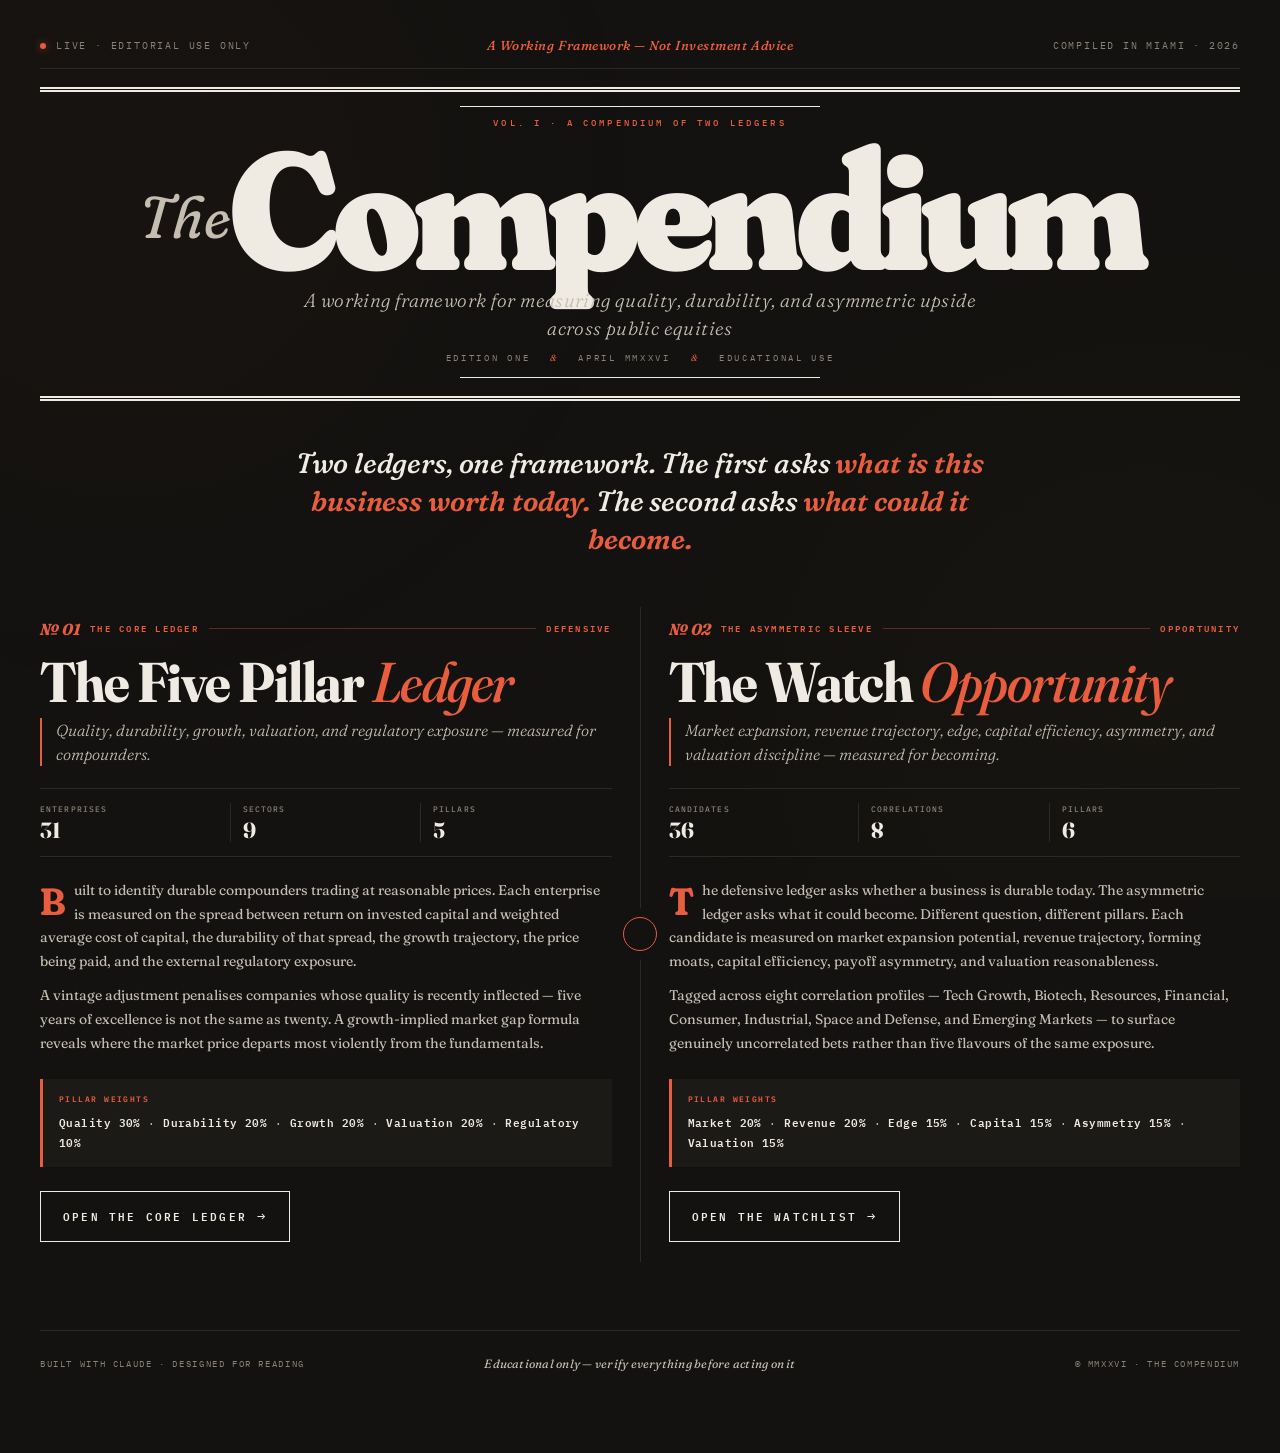
==== index.html @ a8953a50 "Replace with The Compendium" ====
<!DOCTYPE html>
<html lang="en">
<head>
<meta charset="UTF-8">
<meta name="viewport" content="width=device-width, initial-scale=1.0">
<title>The Compendium — Two Ledgers, One Framework</title>
<link rel="preconnect" href="https://fonts.googleapis.com">
<link rel="preconnect" href="https://fonts.gstatic.com" crossorigin>
<link href="https://fonts.googleapis.com/css2?family=Fraunces:ital,opsz,wght@0,9..144,300;0,9..144,400;0,9..144,500;0,9..144,600;0,9..144,700;0,9..144,900;1,9..144,400;1,9..144,500;1,9..144,700&family=IBM+Plex+Mono:ital,wght@0,300;0,400;0,500;0,600;1,400&display=swap" rel="stylesheet">
<style>
:root {
  --paper: #131210;
  --paper-warm: #1c1a17;
  --paper-deep: #0a0908;
  --ink: #f0ebe2;
  --ink-soft: #c4bdb0;
  --ink-mute: #8a8278;
  --ink-faint: #4a4540;
  --rule: #2c2824;
  --rule-strong: #f0ebe2;
  --accent: #e85d3d;
  --accent-deep: #b8270d;
  --gold: #d4a335;
  --bull: #6db83d;
}

* { box-sizing: border-box; margin: 0; padding: 0; }
html { scroll-behavior: smooth; }
body {
  background: var(--paper);
  color: var(--ink);
  font-family: 'Fraunces', Georgia, serif;
  font-size: 16px;
  line-height: 1.5;
  -webkit-font-smoothing: antialiased;
  font-optical-sizing: auto;
  font-variation-settings: "SOFT" 50, "WONK" 0;
  min-height: 100vh;
  overflow-x: hidden;
}

/* PAPER TEXTURE */
body::before {
  content: '';
  position: fixed;
  inset: 0;
  background-image:
    radial-gradient(circle at 10% 20%, rgba(232,93,61,.025) 0%, transparent 40%),
    radial-gradient(circle at 90% 80%, rgba(212,163,53,.025) 0%, transparent 40%);
  pointer-events: none;
  z-index: 0;
}
body::after {
  content: '';
  position: fixed;
  inset: 0;
  background-image: repeating-linear-gradient(0deg, transparent 0, transparent 2px, rgba(255,255,255,.005) 2px, rgba(255,255,255,.005) 3px);
  pointer-events: none;
  z-index: 1;
  mix-blend-mode: overlay;
}

.cover {
  position: relative;
  z-index: 2;
  max-width: 1280px;
  margin: 0 auto;
  padding: 36px 40px 80px;
  min-height: 100vh;
  display: flex;
  flex-direction: column;
}

/* TOP STRIP — like a newspaper's top bar */
.top-strip {
  display: grid;
  grid-template-columns: 1fr auto 1fr;
  align-items: center;
  gap: 24px;
  padding-bottom: 12px;
  border-bottom: 1px solid var(--rule);
  font-family: 'IBM Plex Mono', monospace;
  font-size: 10px;
  letter-spacing: .18em;
  text-transform: uppercase;
  color: var(--ink-mute);
  margin-bottom: 18px;
  animation: fadeIn .8s ease both;
}
.top-strip .left { display: flex; align-items: center; gap: 10px; }
.top-strip .center { color: var(--accent); font-family: 'Fraunces', serif; font-style: italic; font-weight: 500; font-size: 13px; letter-spacing: .04em; text-transform: none; white-space: nowrap; }
.top-strip .right { text-align: right; }
.live-pulse {
  width: 6px; height: 6px;
  border-radius: 50%;
  background: var(--accent);
  animation: pulse 2s ease-in-out infinite;
  box-shadow: 0 0 8px rgba(232,93,61,.6);
}
@keyframes pulse {
  0%,100% { opacity: 1; transform: scale(1); }
  50% { opacity: .4; transform: scale(1.5); }
}

/* MASTHEAD */
.masthead {
  text-align: center;
  border-top: 5px double var(--ink);
  border-bottom: 5px double var(--ink);
  padding: 24px 0 32px;
  margin-bottom: 28px;
  position: relative;
  animation: maskFromTop 1.2s cubic-bezier(.2,.8,.2,1) both;
}
@keyframes maskFromTop {
  from { opacity: 0; transform: translateY(-12px); }
  to { opacity: 1; transform: translateY(0); }
}
.masthead::before {
  content: '';
  position: absolute;
  top: 14px; left: 50%;
  transform: translateX(-50%);
  width: 30%; height: 1px;
  background: var(--ink);
}
.masthead::after {
  content: '';
  position: absolute;
  bottom: 18px; left: 50%;
  transform: translateX(-50%);
  width: 30%; height: 1px;
  background: var(--ink);
}

.kicker {
  font-family: 'IBM Plex Mono', monospace;
  font-size: 9px;
  letter-spacing: .35em;
  text-transform: uppercase;
  color: var(--accent);
  margin-bottom: 10px;
  font-weight: 500;
}

.title {
  font-family: 'Fraunces', serif;
  font-weight: 900;
  font-size: clamp(72px, 14vw, 168px);
  line-height: .85;
  letter-spacing: -.045em;
  font-variation-settings: "SOFT" 100, "WONK" 1, "opsz" 144;
  margin-bottom: 4px;
}
.title .the {
  font-family: 'Fraunces', serif;
  font-style: italic;
  font-weight: 400;
  font-size: .35em;
  vertical-align: .55em;
  letter-spacing: .02em;
  color: var(--ink-soft);
  font-variation-settings: "SOFT" 100, "opsz" 72;
  margin-right: -.05em;
}

.tagline {
  font-family: 'Fraunces', serif;
  font-style: italic;
  font-weight: 300;
  font-size: clamp(15px, 1.5vw, 19px);
  color: var(--ink-soft);
  letter-spacing: .02em;
  margin-bottom: 8px;
  max-width: 720px;
  margin-left: auto;
  margin-right: auto;
  line-height: 1.5;
}

.volume {
  font-family: 'IBM Plex Mono', monospace;
  font-size: 9px;
  letter-spacing: .3em;
  text-transform: uppercase;
  color: var(--ink-mute);
}
.volume .ornament {
  color: var(--accent);
  margin: 0 12px;
  font-family: 'Fraunces', serif;
  font-style: italic;
}

/* DECK — between masthead and main content */
.deck {
  text-align: center;
  margin: 0 auto 40px;
  max-width: 720px;
  padding: 16px 0 0;
  animation: fadeIn 1.4s ease .3s both;
}
.deck h2 {
  font-family: 'Fraunces', serif;
  font-weight: 500;
  font-style: italic;
  font-size: clamp(20px, 2.4vw, 28px);
  line-height: 1.35;
  color: var(--ink);
  letter-spacing: -.005em;
}
.deck h2 em {
  color: var(--accent);
  font-style: italic;
  font-weight: 600;
}

@keyframes fadeIn {
  from { opacity: 0; transform: translateY(8px); }
  to { opacity: 1; transform: translateY(0); }
}

/* MAIN — the two ledgers presented as facing pages */
.main {
  flex: 1;
  display: grid;
  grid-template-columns: 1fr auto 1fr;
  gap: 0;
  position: relative;
}

.gutter {
  width: 1px;
  background: var(--rule);
  position: relative;
  margin: 8px 28px;
}
.gutter::before {
  content: 'I';
  position: absolute;
  top: 50%;
  left: 50%;
  transform: translate(-50%, -50%);
  font-family: 'Fraunces', serif;
  font-style: italic;
  font-weight: 400;
  font-size: 18px;
  color: var(--accent);
  background: var(--paper);
  padding: 12px 0;
  letter-spacing: .05em;
}
.gutter::after {
  content: '';
  position: absolute;
  top: 50%;
  left: 50%;
  transform: translate(-50%, -50%);
  width: 32px;
  height: 32px;
  border: 1px solid var(--accent);
  border-radius: 50%;
  background: var(--paper);
}

.ledger-card {
  position: relative;
  display: flex;
  flex-direction: column;
  padding: 18px 0 28px;
  text-decoration: none;
  color: inherit;
  cursor: pointer;
  transition: opacity .25s ease;
  animation: fadeUp 1s cubic-bezier(.2,.8,.2,1) both;
}
.ledger-card:nth-child(1) { animation-delay: .55s; }
.ledger-card:nth-child(3) { animation-delay: .75s; }
@keyframes fadeUp {
  from { opacity: 0; transform: translateY(20px); }
  to { opacity: 1; transform: translateY(0); }
}

.ledger-card:hover { opacity: 1; }
.ledger-card:hover .card-title { color: var(--accent); }
.ledger-card:hover .card-cta { background: var(--accent); color: var(--paper); border-color: var(--accent); }
.ledger-card:hover .card-cta::after { transform: translateX(3px); }

.card-folio {
  font-family: 'IBM Plex Mono', monospace;
  font-size: 9px;
  letter-spacing: .25em;
  text-transform: uppercase;
  color: var(--accent);
  margin-bottom: 14px;
  font-weight: 600;
  display: flex;
  align-items: center;
  gap: 10px;
}
.card-folio .num {
  font-family: 'Fraunces', serif;
  font-style: italic;
  font-weight: 700;
  font-size: 16px;
  color: var(--accent);
  letter-spacing: 0;
}
.card-folio .dash { flex: 1; height: 1px; background: var(--accent); opacity: .35; }

.card-title {
  font-family: 'Fraunces', serif;
  font-weight: 700;
  font-size: clamp(36px, 5vw, 56px);
  line-height: .98;
  letter-spacing: -.02em;
  margin-bottom: 8px;
  font-variation-settings: "SOFT" 30, "opsz" 144;
  color: var(--ink);
  transition: color .25s ease;
}
.card-title em {
  font-style: italic;
  font-weight: 500;
  color: var(--accent);
}

.card-subtitle {
  font-family: 'Fraunces', serif;
  font-style: italic;
  font-weight: 300;
  font-size: 16px;
  color: var(--ink-soft);
  margin-bottom: 22px;
  line-height: 1.5;
  border-left: 2px solid var(--accent);
  padding-left: 14px;
}

.card-meta {
  display: grid;
  grid-template-columns: repeat(3, 1fr);
  gap: 0;
  border-top: 1px solid var(--rule);
  border-bottom: 1px solid var(--rule);
  padding: 14px 0;
  margin-bottom: 22px;
}
.meta-item {
  display: flex;
  flex-direction: column;
  gap: 3px;
  padding: 0 12px;
  border-right: 1px solid var(--rule);
}
.meta-item:last-child { border-right: none; }
.meta-item:first-child { padding-left: 0; }
.meta-item .label {
  font-family: 'IBM Plex Mono', monospace;
  font-size: 8px;
  letter-spacing: .14em;
  text-transform: uppercase;
  color: var(--ink-mute);
  font-weight: 500;
}
.meta-item .value {
  font-family: 'Fraunces', serif;
  font-weight: 700;
  font-size: 22px;
  color: var(--ink);
  font-feature-settings: "tnum";
  line-height: 1.1;
  font-variation-settings: "opsz" 144;
}
.meta-item .value .small {
  font-family: 'IBM Plex Mono', monospace;
  font-weight: 400;
  font-size: 9px;
  color: var(--ink-mute);
  letter-spacing: .08em;
  text-transform: uppercase;
  margin-left: 4px;
}

.card-body {
  font-family: 'Fraunces', serif;
  font-size: 14px;
  line-height: 1.7;
  color: var(--ink-soft);
  margin-bottom: 24px;
  flex: 1;
}
.card-body p { margin-bottom: 10px; }
.card-body p:last-child { margin-bottom: 0; }
.card-body::first-letter {
  font-family: 'Fraunces', serif;
  font-weight: 700;
  font-size: 38px;
  line-height: 1;
  float: left;
  padding: 4px 8px 0 0;
  color: var(--accent);
  font-variation-settings: "SOFT" 100, "opsz" 144;
}

.card-pillars {
  margin-bottom: 24px;
  padding: 14px 16px;
  background: var(--paper-warm);
  border-left: 3px solid var(--accent);
}
.pillars-label {
  font-family: 'IBM Plex Mono', monospace;
  font-size: 8px;
  letter-spacing: .18em;
  text-transform: uppercase;
  color: var(--accent);
  margin-bottom: 8px;
  font-weight: 600;
}
.pillars-list {
  font-family: 'IBM Plex Mono', monospace;
  font-size: 11px;
  color: var(--ink-soft);
  letter-spacing: .04em;
  line-height: 1.7;
}
.pillars-list strong {
  color: var(--ink);
  font-weight: 600;
}

.card-cta {
  display: inline-flex;
  align-items: center;
  gap: 10px;
  font-family: 'IBM Plex Mono', monospace;
  font-size: 11px;
  letter-spacing: .2em;
  text-transform: uppercase;
  color: var(--ink);
  border: 1px solid var(--ink);
  padding: 14px 22px;
  font-weight: 600;
  align-self: flex-start;
  transition: all .25s ease;
  background: transparent;
}
.card-cta::after {
  content: '→';
  font-size: 14px;
  font-weight: 400;
  transition: transform .25s ease;
}

/* FOOTER STRIP */
.footer-strip {
  margin-top: 60px;
  padding-top: 24px;
  border-top: 1px solid var(--rule);
  display: grid;
  grid-template-columns: 1fr auto 1fr;
  align-items: center;
  gap: 24px;
  font-family: 'IBM Plex Mono', monospace;
  font-size: 9px;
  letter-spacing: .18em;
  text-transform: uppercase;
  color: var(--ink-mute);
  animation: fadeIn 1.6s ease 1s both;
}
.footer-strip .left { text-align: left; }
.footer-strip .right { text-align: right; }
.footer-strip .center {
  font-family: 'Fraunces', serif;
  font-style: italic;
  font-weight: 400;
  font-size: 12px;
  color: var(--ink-soft);
  text-transform: none;
  letter-spacing: .02em;
}

/* RESPONSIVE */
@media (max-width: 920px) {
  .cover { padding: 24px 22px 60px; }
  .top-strip { grid-template-columns: 1fr; gap: 6px; text-align: center; }
  .top-strip .left, .top-strip .right { justify-content: center; text-align: center; }
  .top-strip .left { display: flex; }
  .masthead { padding: 18px 0 22px; margin-bottom: 20px; }
  .masthead::before, .masthead::after { width: 50%; }
  .deck { margin-bottom: 28px; }
  .main { grid-template-columns: 1fr; }
  .gutter {
    width: 100%;
    height: 1px;
    margin: 32px 0;
  }
  .gutter::before { padding: 0 16px; background: var(--paper); }
  .ledger-card { padding: 8px 0 24px; }
  .card-meta { grid-template-columns: 1fr 1fr 1fr; }
  .meta-item { padding: 0 8px; }
  .meta-item .value { font-size: 18px; }
  .footer-strip { grid-template-columns: 1fr; gap: 8px; text-align: center; }
  .footer-strip .left, .footer-strip .right { text-align: center; }
}

@media (max-width: 480px) {
  .card-meta { grid-template-columns: 1fr; gap: 0; }
  .meta-item {
    border-right: none;
    border-bottom: 1px solid var(--rule);
    padding: 10px 0;
    flex-direction: row;
    align-items: baseline;
    justify-content: space-between;
  }
  .meta-item:last-child { border-bottom: none; padding-bottom: 0; }
  .meta-item:first-child { padding-top: 0; }
}
</style>
</head>
<body>
<div class="cover">

<!-- TOP STRIP -->
<div class="top-strip">
  <div class="left"><div class="live-pulse"></div>Live · Editorial Use Only</div>
  <div class="center">A Working Framework — Not Investment Advice</div>
  <div class="right">Compiled in Miami · 2026</div>
</div>

<!-- MASTHEAD -->
<header class="masthead">
  <div class="kicker">Vol. I · A Compendium of Two Ledgers</div>
  <h1 class="title"><span class="the">The</span>Compendium</h1>
  <p class="tagline">A working framework for measuring quality, durability, and asymmetric upside across public equities</p>
  <div class="volume">
    Edition One <span class="ornament">&</span> April MMXXVI <span class="ornament">&</span> Educational Use
  </div>
</header>

<!-- DECK -->
<div class="deck">
  <h2>Two ledgers, one framework. The first asks <em>what is this business worth today.</em> The second asks <em>what could it become.</em></h2>
</div>

<!-- MAIN — TWO FACING LEDGER CARDS -->
<main class="main">

  <!-- LEDGER ONE -->
  <a class="ledger-card" href="five-pillar-scorer.html">
    <div class="card-folio">
      <span class="num">№ 01</span>
      The Core Ledger
      <span class="dash"></span>
      Defensive
    </div>
    <h3 class="card-title">The Five Pillar <em>Ledger</em></h3>
    <div class="card-subtitle">Quality, durability, growth, valuation, and regulatory exposure — measured for compounders.</div>

    <div class="card-meta">
      <div class="meta-item">
        <span class="label">Enterprises</span>
        <span class="value">31</span>
      </div>
      <div class="meta-item">
        <span class="label">Sectors</span>
        <span class="value">9</span>
      </div>
      <div class="meta-item">
        <span class="label">Pillars</span>
        <span class="value">5</span>
      </div>
    </div>

    <div class="card-body">
      <p>Built to identify durable compounders trading at reasonable prices. Each enterprise is measured on the spread between return on invested capital and weighted average cost of capital, the durability of that spread, the growth trajectory, the price being paid, and the external regulatory exposure.</p>
      <p>A vintage adjustment penalises companies whose quality is recently inflected — five years of excellence is not the same as twenty. A growth-implied market gap formula reveals where the market price departs most violently from the fundamentals.</p>
    </div>

    <div class="card-pillars">
      <div class="pillars-label">Pillar Weights</div>
      <div class="pillars-list">
        <strong>Quality 30%</strong> · <strong>Durability 20%</strong> · <strong>Growth 20%</strong> · <strong>Valuation 20%</strong> · <strong>Regulatory 10%</strong>
      </div>
    </div>

    <span class="card-cta">Open the Core Ledger</span>
  </a>

  <!-- GUTTER -->
  <div class="gutter"></div>

  <!-- LEDGER TWO -->
  <a class="ledger-card" href="watch-opportunity-ledger.html">
    <div class="card-folio">
      <span class="num">№ 02</span>
      The Asymmetric Sleeve
      <span class="dash"></span>
      Opportunity
    </div>
    <h3 class="card-title">The Watch <em>Opportunity</em></h3>
    <div class="card-subtitle">Market expansion, revenue trajectory, edge, capital efficiency, asymmetry, and valuation discipline — measured for becoming.</div>

    <div class="card-meta">
      <div class="meta-item">
        <span class="label">Candidates</span>
        <span class="value">36</span>
      </div>
      <div class="meta-item">
        <span class="label">Correlations</span>
        <span class="value">8</span>
      </div>
      <div class="meta-item">
        <span class="label">Pillars</span>
        <span class="value">6</span>
      </div>
    </div>

    <div class="card-body">
      <p>The defensive ledger asks whether a business is durable today. The asymmetric ledger asks what it could become. Different question, different pillars. Each candidate is measured on market expansion potential, revenue trajectory, forming moats, capital efficiency, payoff asymmetry, and valuation reasonableness.</p>
      <p>Tagged across eight correlation profiles — Tech Growth, Biotech, Resources, Financial, Consumer, Industrial, Space and Defense, and Emerging Markets — to surface genuinely uncorrelated bets rather than five flavours of the same exposure.</p>
    </div>

    <div class="card-pillars">
      <div class="pillars-label">Pillar Weights</div>
      <div class="pillars-list">
        <strong>Market 20%</strong> · <strong>Revenue 20%</strong> · <strong>Edge 15%</strong> · <strong>Capital 15%</strong> · <strong>Asymmetry 15%</strong> · <strong>Valuation 15%</strong>
      </div>
    </div>

    <span class="card-cta">Open the Watchlist</span>
  </a>

</main>

<!-- FOOTER -->
<footer class="footer-strip">
  <div class="left">Built with Claude · Designed for Reading</div>
  <div class="center">Educational only — verify everything before acting on it</div>
  <div class="right">© MMXXVI · The Compendium</div>
</footer>

</div>
</body>
</html>
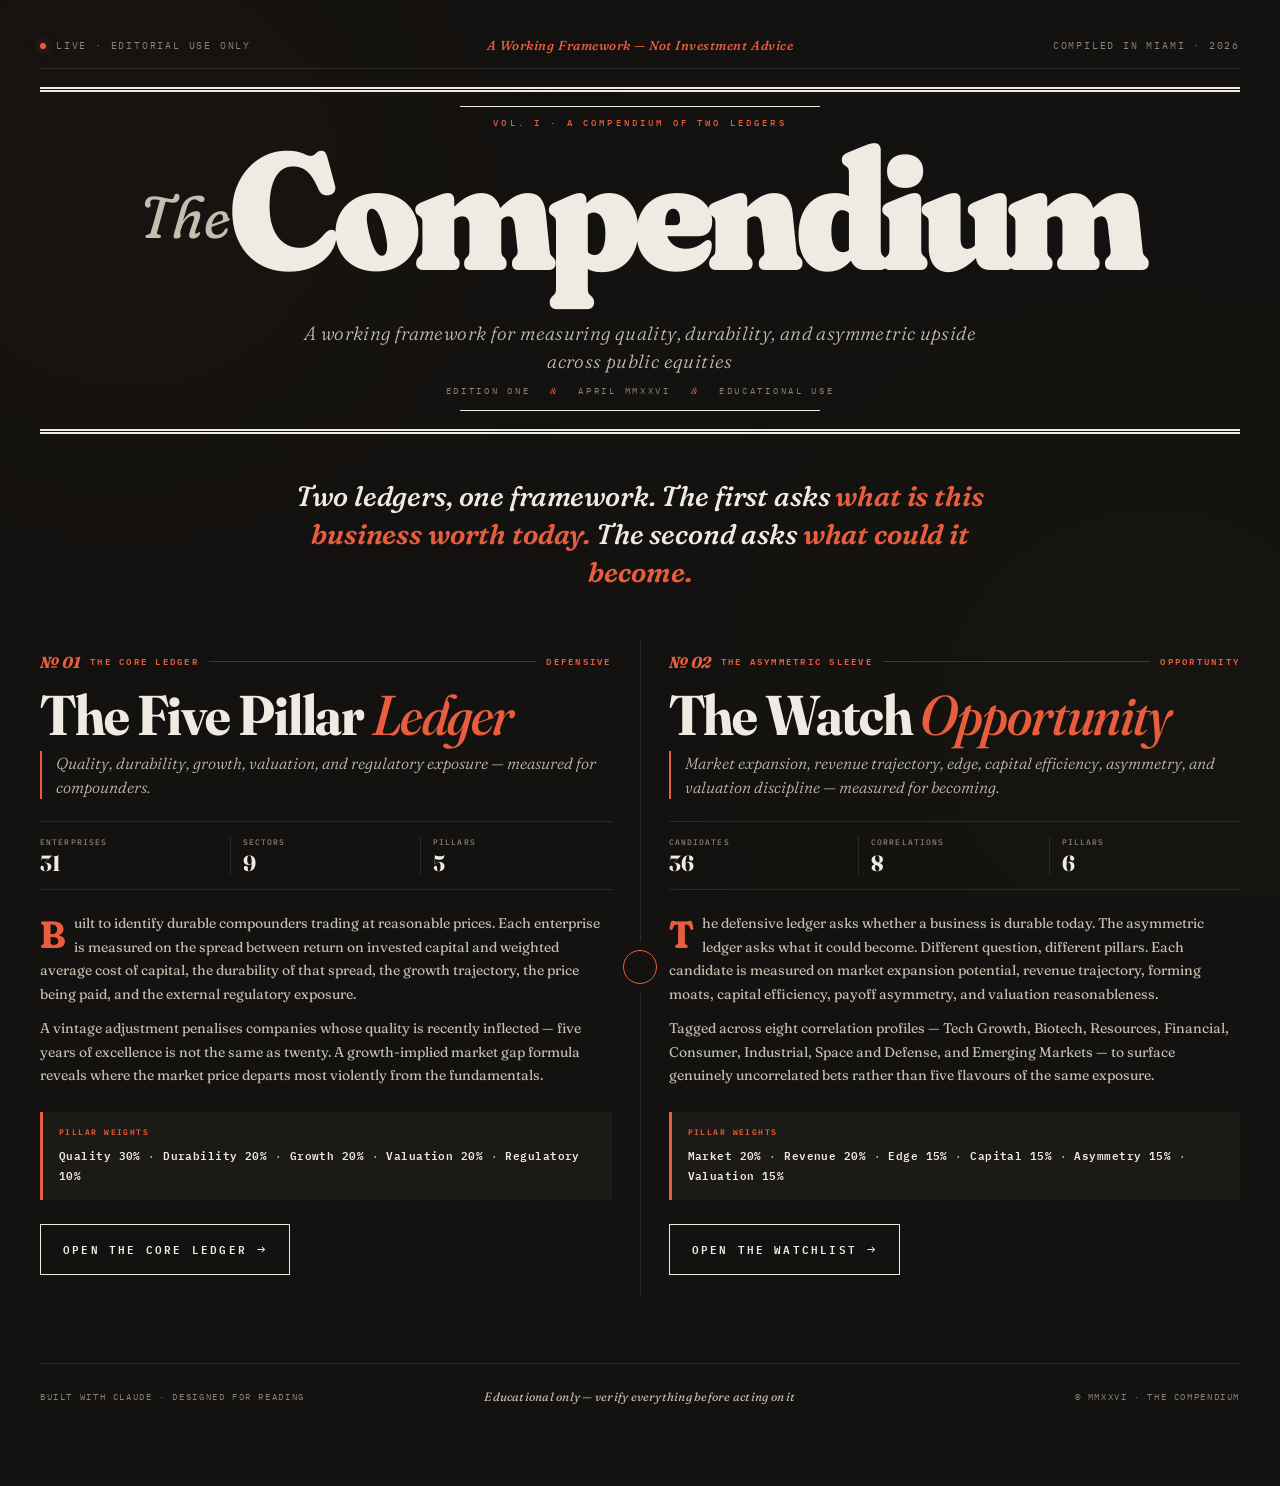
==== commit e9796a7e: "Fix descender of P in Compendium overlapping tagline" ====
--- a/index.html
+++ b/index.html
@@ -150,7 +150,8 @@
   line-height: .85;
   letter-spacing: -.045em;
   font-variation-settings: "SOFT" 100, "WONK" 1, "opsz" 144;
-  margin-bottom: 4px;
+  margin-bottom: 0;
+  padding-bottom: .22em;
 }
 .title .the {
   font-family: 'Fraunces', serif;
@@ -642,6 +643,3 @@
   <div class="right">© MMXXVI · The Compendium</div>
 </footer>
 
-</div>
-</body>
-</html>
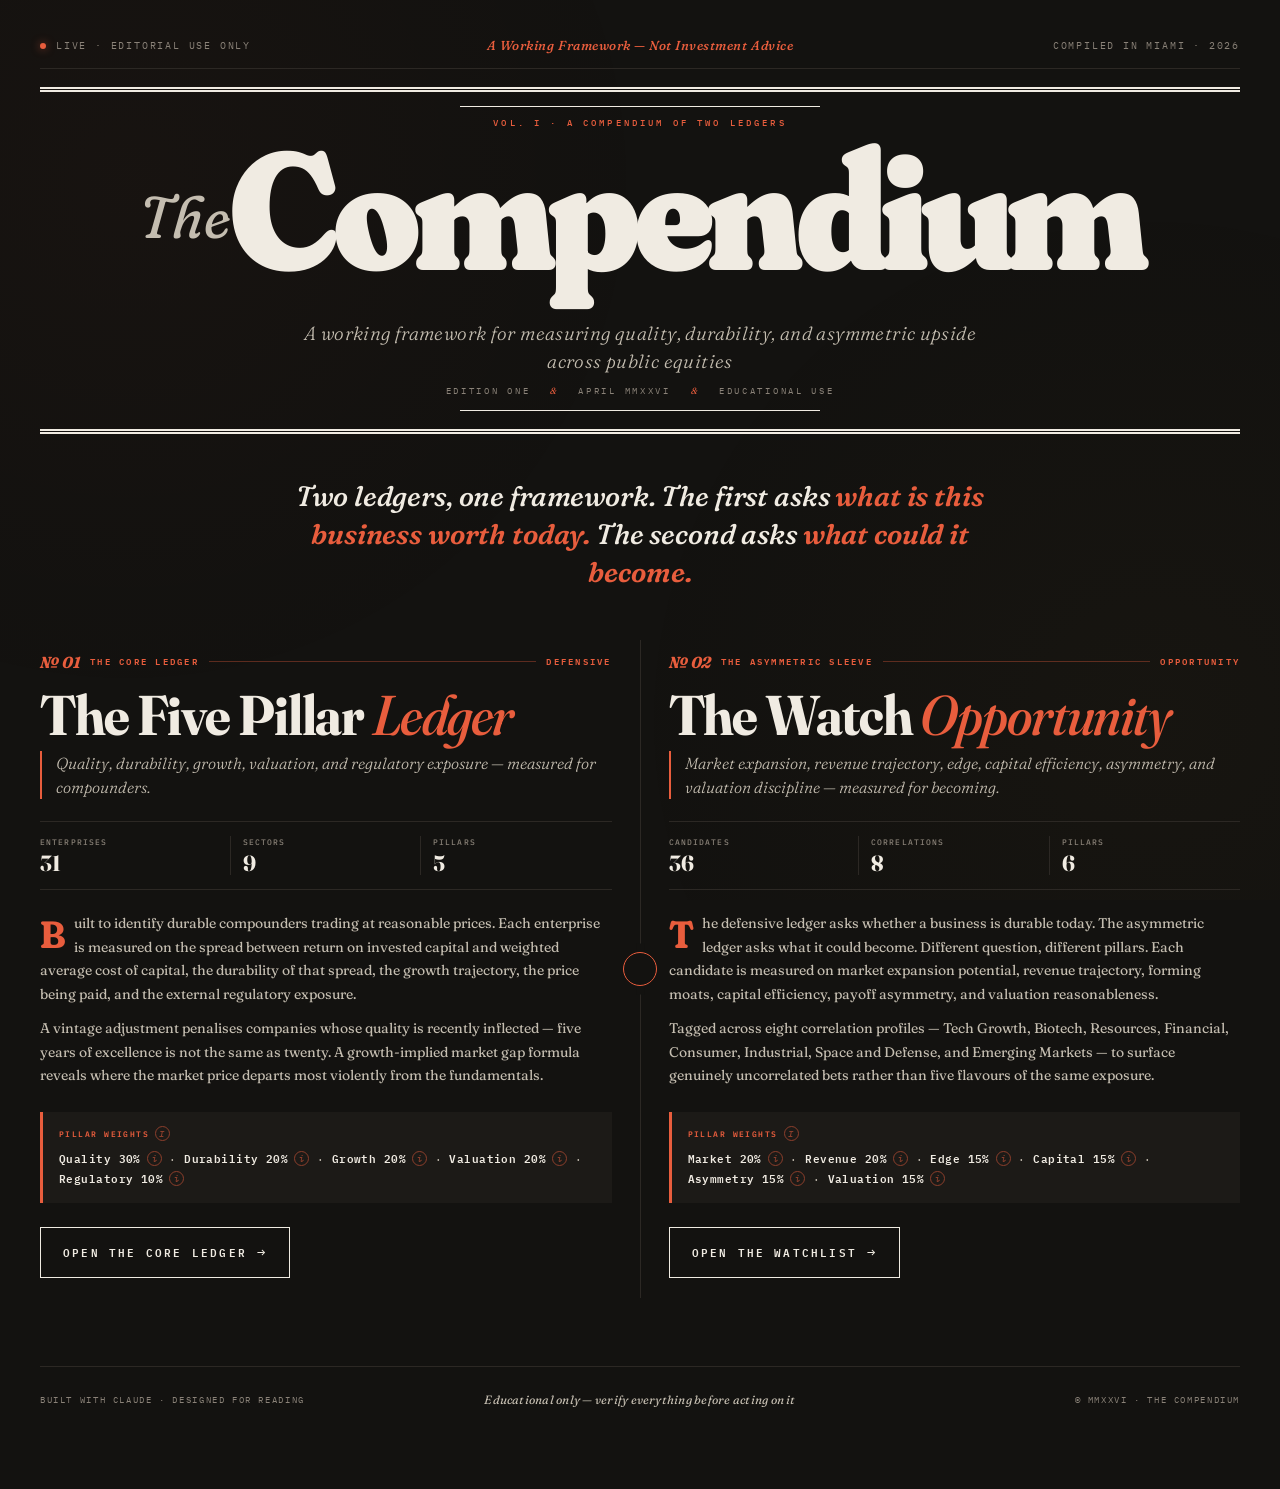
==== commit 438ad7b6: "Add hover tooltips and click-through company detail pages - Plain-English glossary covers every pill" ====
--- a/index.html
+++ b/index.html
@@ -7,6 +7,7 @@
 <link rel="preconnect" href="https://fonts.googleapis.com">
 <link rel="preconnect" href="https://fonts.gstatic.com" crossorigin>
 <link href="https://fonts.googleapis.com/css2?family=Fraunces:ital,opsz,wght@0,9..144,300;0,9..144,400;0,9..144,500;0,9..144,600;0,9..144,700;0,9..144,900;1,9..144,400;1,9..144,500;1,9..144,700&family=IBM+Plex+Mono:ital,wght@0,300;0,400;0,500;0,600;1,400&display=swap" rel="stylesheet">
+<link rel="stylesheet" href="assets/tooltip.css">
 <style>
 :root {
   --paper: #131210;
@@ -581,9 +582,9 @@
     </div>
 
     <div class="card-pillars">
-      <div class="pillars-label">Pillar Weights</div>
+      <div class="pillars-label"><span class="info" data-glossary="pillar-weights">Pillar Weights</span></div>
       <div class="pillars-list">
-        <strong>Quality 30%</strong> · <strong>Durability 20%</strong> · <strong>Growth 20%</strong> · <strong>Valuation 20%</strong> · <strong>Regulatory 10%</strong>
+        <strong class="info" data-glossary="quality">Quality 30%</strong> · <strong class="info" data-glossary="durability">Durability 20%</strong> · <strong class="info" data-glossary="growth">Growth 20%</strong> · <strong class="info" data-glossary="valuation">Valuation 20%</strong> · <strong class="info" data-glossary="regulatory">Regulatory 10%</strong>
       </div>
     </div>
 
@@ -625,9 +626,9 @@
     </div>
 
     <div class="card-pillars">
-      <div class="pillars-label">Pillar Weights</div>
+      <div class="pillars-label"><span class="info" data-glossary="pillar-weights">Pillar Weights</span></div>
       <div class="pillars-list">
-        <strong>Market 20%</strong> · <strong>Revenue 20%</strong> · <strong>Edge 15%</strong> · <strong>Capital 15%</strong> · <strong>Asymmetry 15%</strong> · <strong>Valuation 15%</strong>
+        <strong class="info" data-glossary="market">Market 20%</strong> · <strong class="info" data-glossary="trajectory">Revenue 20%</strong> · <strong class="info" data-glossary="edge">Edge 15%</strong> · <strong class="info" data-glossary="capital">Capital 15%</strong> · <strong class="info" data-glossary="asymmetry">Asymmetry 15%</strong> · <strong class="info" data-glossary="valuation-watch">Valuation 15%</strong>
       </div>
     </div>
 
@@ -643,3 +644,8 @@
   <div class="right">© MMXXVI · The Compendium</div>
 </footer>
 
+</div>
+<script src="assets/glossary.js"></script>
+<script src="assets/tooltip.js"></script>
+</body>
+</html>
--- a/assets/tooltip.css
+++ b/assets/tooltip.css
@@ -0,0 +1,118 @@
+/* The Compendium — Tooltip system */
+.info {
+  display: inline-flex;
+  align-items: center;
+  gap: 4px;
+  cursor: help;
+  position: relative;
+}
+.info::after {
+  content: 'i';
+  display: inline-flex;
+  align-items: center;
+  justify-content: center;
+  width: 13px;
+  height: 13px;
+  border-radius: 50%;
+  border: 1px solid currentColor;
+  font-family: 'IBM Plex Mono', monospace;
+  font-style: italic;
+  font-weight: 500;
+  font-size: 9px;
+  line-height: 1;
+  color: var(--accent, #e85d3d);
+  opacity: 0.55;
+  transition: opacity .15s ease;
+  flex-shrink: 0;
+  margin-left: 2px;
+}
+.info:hover::after,
+.info.is-active::after {
+  opacity: 1;
+}
+
+/* Floating tooltip element (single, pooled) */
+#cmp-tooltip {
+  position: fixed;
+  z-index: 9999;
+  max-width: 320px;
+  background: var(--paper, #131210);
+  color: var(--ink, #f0ebe2);
+  border: 1px solid var(--accent, #e85d3d);
+  padding: 14px 16px;
+  font-family: 'Fraunces', Georgia, serif;
+  font-size: 13px;
+  line-height: 1.5;
+  box-shadow: 0 8px 32px rgba(0, 0, 0, 0.6), 0 2px 8px rgba(0, 0, 0, 0.4);
+  pointer-events: none;
+  opacity: 0;
+  transform: translateY(4px);
+  transition: opacity .15s ease, transform .15s ease;
+}
+#cmp-tooltip.is-visible {
+  opacity: 1;
+  transform: translateY(0);
+  pointer-events: auto;
+}
+#cmp-tooltip .tt-title {
+  font-family: 'IBM Plex Mono', monospace;
+  font-size: 9px;
+  letter-spacing: .14em;
+  text-transform: uppercase;
+  color: var(--accent, #e85d3d);
+  font-weight: 600;
+  margin-bottom: 8px;
+  padding-bottom: 6px;
+  border-bottom: 1px dotted rgba(232, 93, 61, 0.35);
+}
+#cmp-tooltip .tt-body {
+  font-family: 'Fraunces', Georgia, serif;
+  font-style: italic;
+  font-size: 13px;
+  line-height: 1.55;
+  color: var(--ink-soft, #c4bdb0);
+  font-weight: 400;
+}
+
+/* Mobile: tooltips become bottom sheets */
+@media (max-width: 600px) {
+  #cmp-tooltip {
+    position: fixed;
+    left: 12px !important;
+    right: 12px;
+    bottom: 12px !important;
+    top: auto !important;
+    max-width: none;
+    transform: translateY(8px);
+  }
+  #cmp-tooltip.is-visible {
+    transform: translateY(0);
+  }
+}
+
+/* Print: hide tooltip system entirely */
+@media print {
+  .info::after { display: none !important; }
+  #cmp-tooltip { display: none !important; }
+}
+
+/* Make ledger rows visibly clickable */
+.ledger tbody tr[data-href] {
+  cursor: pointer;
+}
+.ledger tbody tr[data-href]:hover {
+  background: var(--highlight, #1f1c18) !important;
+}
+
+/* Make dossier wrapper-as-link inherit color */
+a.dossier-link {
+  text-decoration: none;
+  color: inherit;
+  display: block;
+}
+a.dossier-link:hover .dossier {
+  background: var(--paper-warm, #1c1a17);
+}
+a.dossier-link:hover .dossier-ticker {
+  color: var(--accent, #e85d3d);
+}
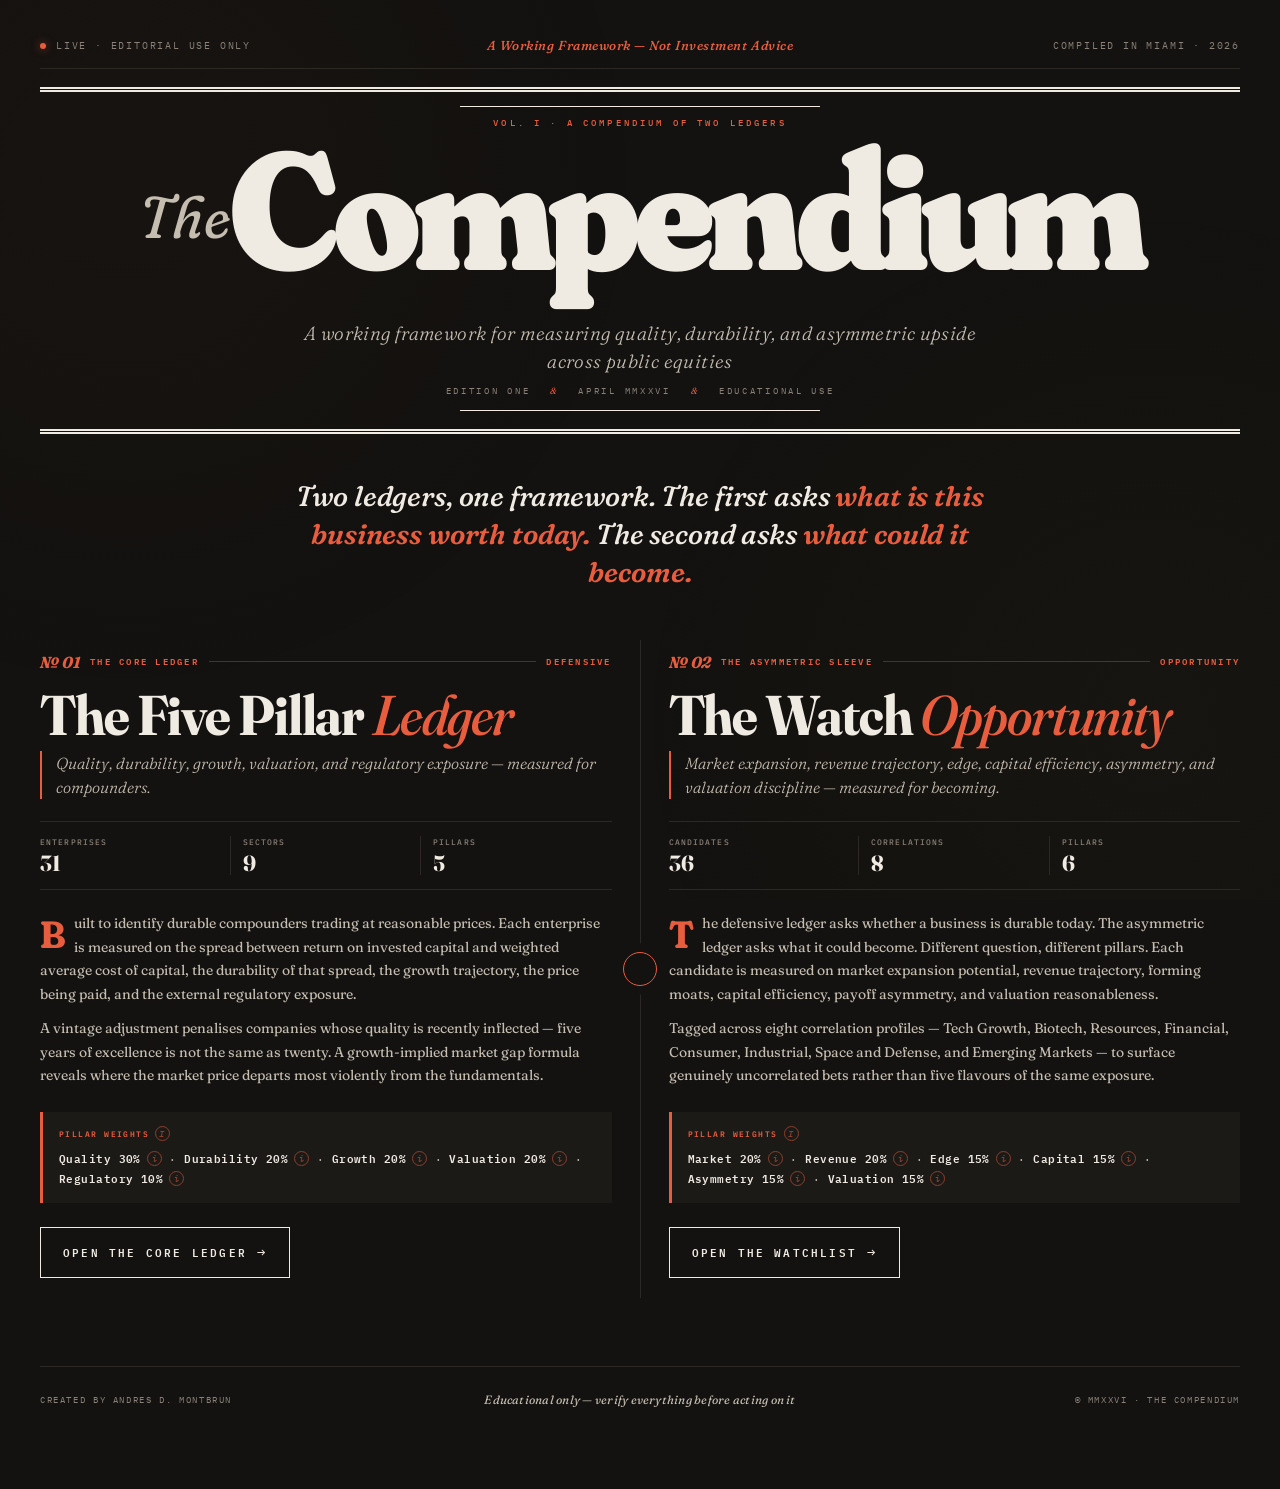
==== commit a62712c8: "Replace Claude attribution with author credit" ====
--- a/index.html
+++ b/index.html
@@ -639,7 +639,7 @@
 
 <!-- FOOTER -->
 <footer class="footer-strip">
-  <div class="left">Built with Claude · Designed for Reading</div>
+  <div class="left">Created by Andres D. Montbrun</div>
   <div class="center">Educational only — verify everything before acting on it</div>
   <div class="right">© MMXXVI · The Compendium</div>
 </footer>
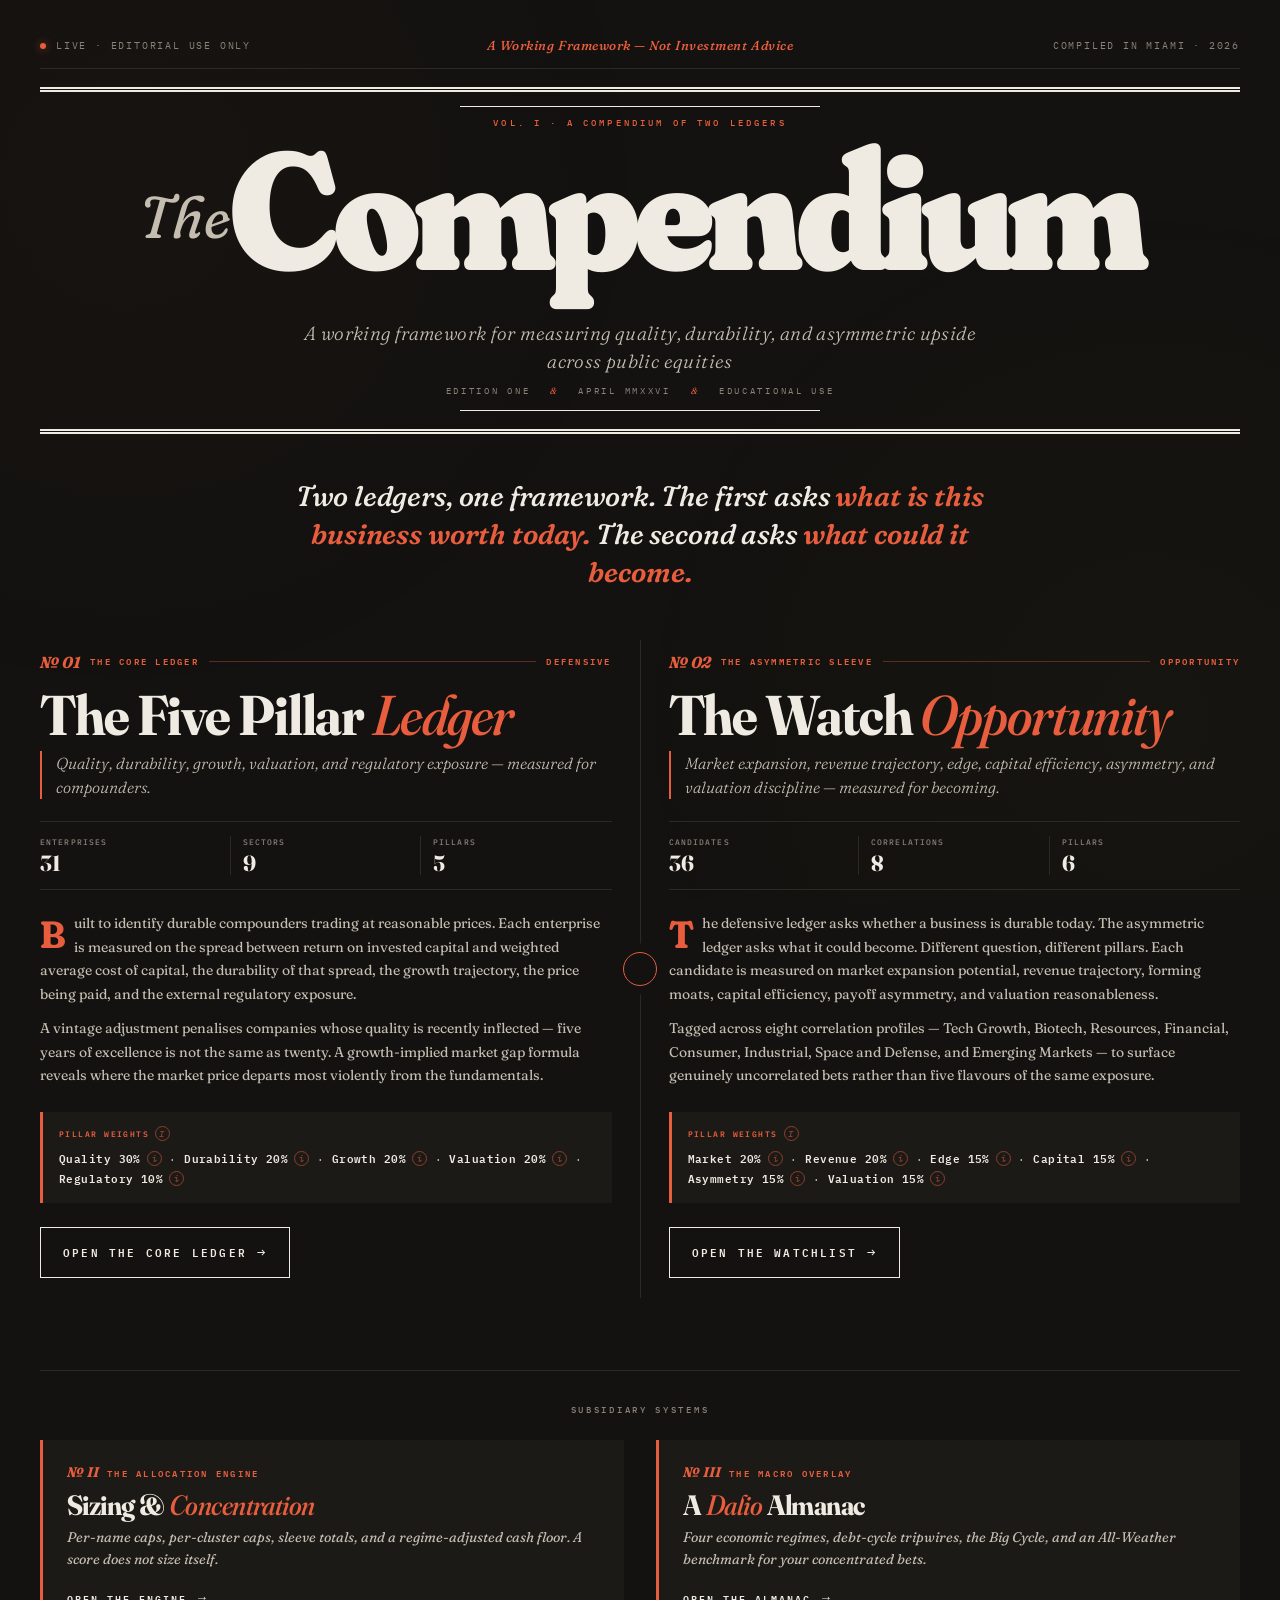
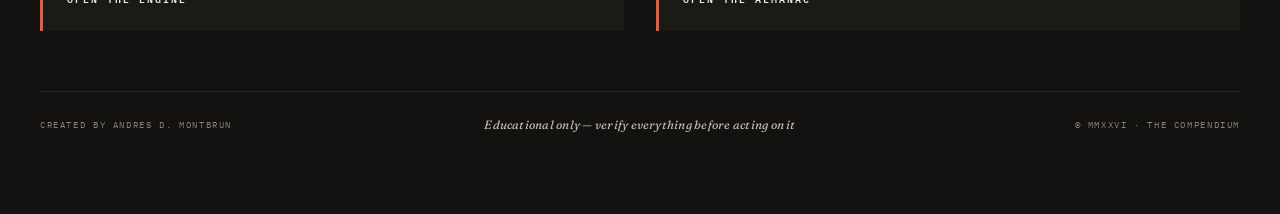
==== commit 7db7a310: "Vol II + III: live data layer, allocation engine, Dalio macro overlay" ====
--- a/index.html
+++ b/index.html
@@ -483,6 +483,94 @@
   letter-spacing: .02em;
 }
 
+/* APPENDIX — smaller cards for subsidiary systems */
+.appendix {
+  margin-top: 64px;
+  padding-top: 32px;
+  border-top: 1px solid var(--rule);
+}
+.appendix-label {
+  font-family: 'IBM Plex Mono', monospace;
+  font-size: 9px;
+  letter-spacing: .3em;
+  text-transform: uppercase;
+  color: var(--ink-mute);
+  text-align: center;
+  margin-bottom: 24px;
+  font-weight: 500;
+}
+.appendix-grid {
+  display: grid;
+  grid-template-columns: 1fr 1fr;
+  gap: 32px;
+}
+.appendix-card {
+  display: block;
+  text-decoration: none;
+  color: inherit;
+  padding: 22px 24px;
+  background: var(--paper-warm);
+  border-left: 3px solid var(--accent);
+  transition: background .25s ease, transform .25s ease;
+}
+.appendix-card:hover { background: var(--paper-deep); transform: translateX(2px); }
+.appendix-folio {
+  font-family: 'IBM Plex Mono', monospace;
+  font-size: 9px;
+  letter-spacing: .25em;
+  text-transform: uppercase;
+  color: var(--accent);
+  font-weight: 600;
+  margin-bottom: 8px;
+}
+.appendix-folio .num {
+  font-family: 'Fraunces', serif;
+  font-style: italic;
+  font-weight: 700;
+  font-size: 14px;
+  color: var(--accent);
+  letter-spacing: 0;
+  margin-right: 8px;
+}
+.appendix-title {
+  font-family: 'Fraunces', serif;
+  font-weight: 700;
+  font-size: 28px;
+  line-height: 1;
+  letter-spacing: -.02em;
+  margin-bottom: 8px;
+  color: var(--ink);
+  font-variation-settings: "SOFT" 30, "opsz" 144;
+}
+.appendix-title em { font-style: italic; font-weight: 500; color: var(--accent); }
+.appendix-sub {
+  font-family: 'Fraunces', serif;
+  font-style: italic;
+  font-size: 14px;
+  color: var(--ink-soft);
+  line-height: 1.55;
+  margin-bottom: 14px;
+}
+.appendix-cta {
+  display: inline-flex;
+  align-items: center;
+  gap: 8px;
+  font-family: 'IBM Plex Mono', monospace;
+  font-size: 10px;
+  letter-spacing: .2em;
+  text-transform: uppercase;
+  color: var(--ink);
+  font-weight: 600;
+}
+.appendix-cta::after {
+  content: '→';
+  transition: transform .25s ease;
+  font-family: 'Fraunces', serif;
+  font-style: italic;
+  font-size: 13px;
+}
+.appendix-card:hover .appendix-cta::after { transform: translateX(3px); }
+
 /* RESPONSIVE */
 @media (max-width: 920px) {
   .cover { padding: 24px 22px 60px; }
@@ -505,6 +593,8 @@
   .meta-item .value { font-size: 18px; }
   .footer-strip { grid-template-columns: 1fr; gap: 8px; text-align: center; }
   .footer-strip .left, .footer-strip .right { text-align: center; }
+  .appendix-grid { grid-template-columns: 1fr; gap: 18px; }
+  .appendix { margin-top: 40px; }
 }
 
 @media (max-width: 480px) {
@@ -637,6 +727,25 @@
 
 </main>
 
+<!-- APPENDIX — subsidiary systems -->
+<section class="appendix">
+  <div class="appendix-label">Subsidiary Systems</div>
+  <div class="appendix-grid">
+    <a class="appendix-card" href="allocation.html">
+      <div class="appendix-folio"><span class="num">№ II</span>The Allocation Engine</div>
+      <h3 class="appendix-title">Sizing &amp; <em>Concentration</em></h3>
+      <p class="appendix-sub">Per-name caps, per-cluster caps, sleeve totals, and a regime-adjusted cash floor. A score does not size itself.</p>
+      <span class="appendix-cta">Open the Engine</span>
+    </a>
+    <a class="appendix-card" href="macro.html">
+      <div class="appendix-folio"><span class="num">№ III</span>The Macro Overlay</div>
+      <h3 class="appendix-title">A <em>Dalio</em> Almanac</h3>
+      <p class="appendix-sub">Four economic regimes, debt-cycle tripwires, the Big Cycle, and an All-Weather benchmark for your concentrated bets.</p>
+      <span class="appendix-cta">Open the Almanac</span>
+    </a>
+  </div>
+</section>
+
 <!-- FOOTER -->
 <footer class="footer-strip">
   <div class="left">Created by Andres D. Montbrun</div>
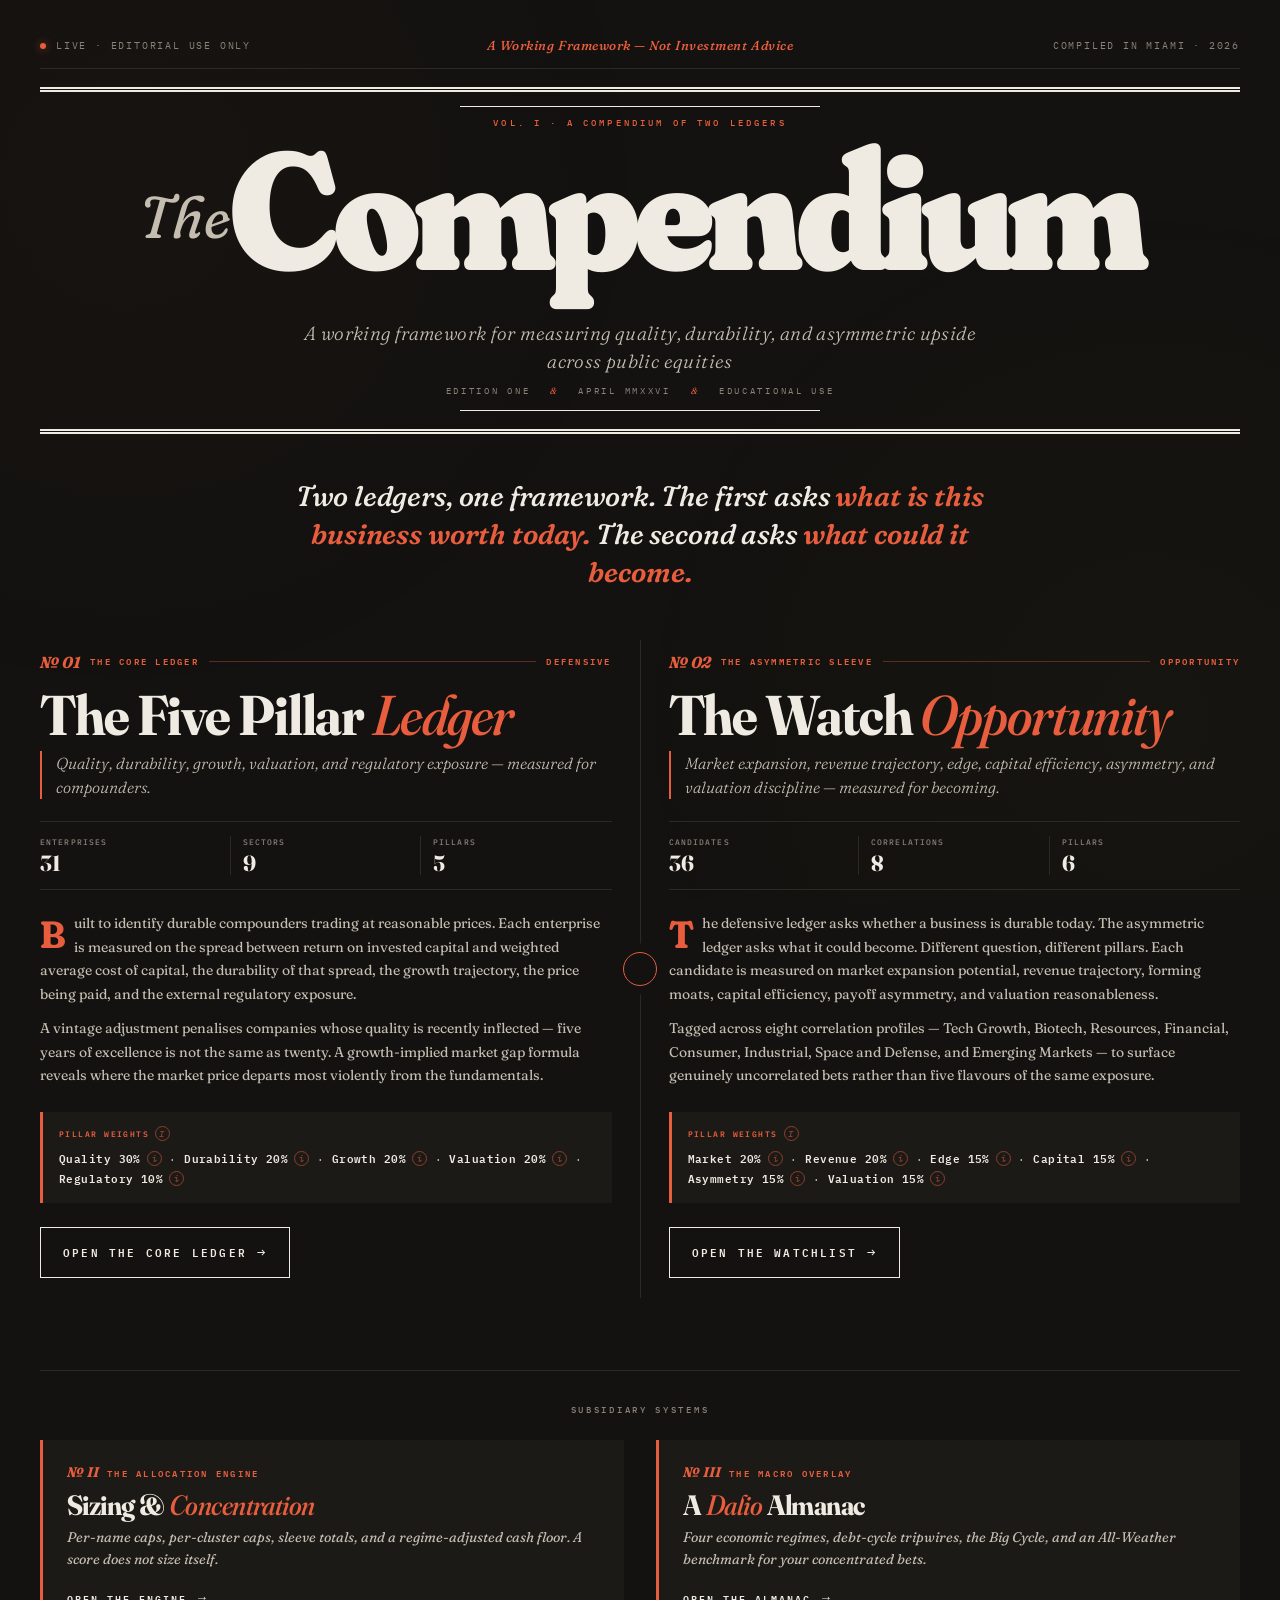
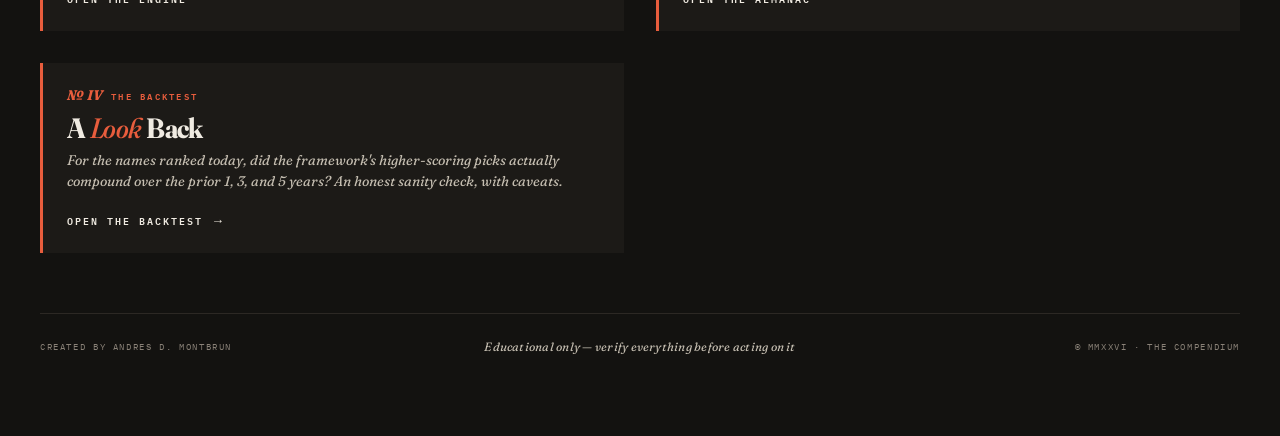
==== commit 0cdcd3f5: "Vol IV — The Backtest: composite scores against historical returns Closes the trust gap: until you c" ====
--- a/index.html
+++ b/index.html
@@ -743,6 +743,12 @@
       <p class="appendix-sub">Four economic regimes, debt-cycle tripwires, the Big Cycle, and an All-Weather benchmark for your concentrated bets.</p>
       <span class="appendix-cta">Open the Almanac</span>
     </a>
+    <a class="appendix-card" href="backtest.html">
+      <div class="appendix-folio"><span class="num">№ IV</span>The Backtest</div>
+      <h3 class="appendix-title">A <em>Look</em> Back</h3>
+      <p class="appendix-sub">For the names ranked today, did the framework's higher-scoring picks actually compound over the prior 1, 3, and 5 years? An honest sanity check, with caveats.</p>
+      <span class="appendix-cta">Open the Backtest</span>
+    </a>
   </div>
 </section>
 
